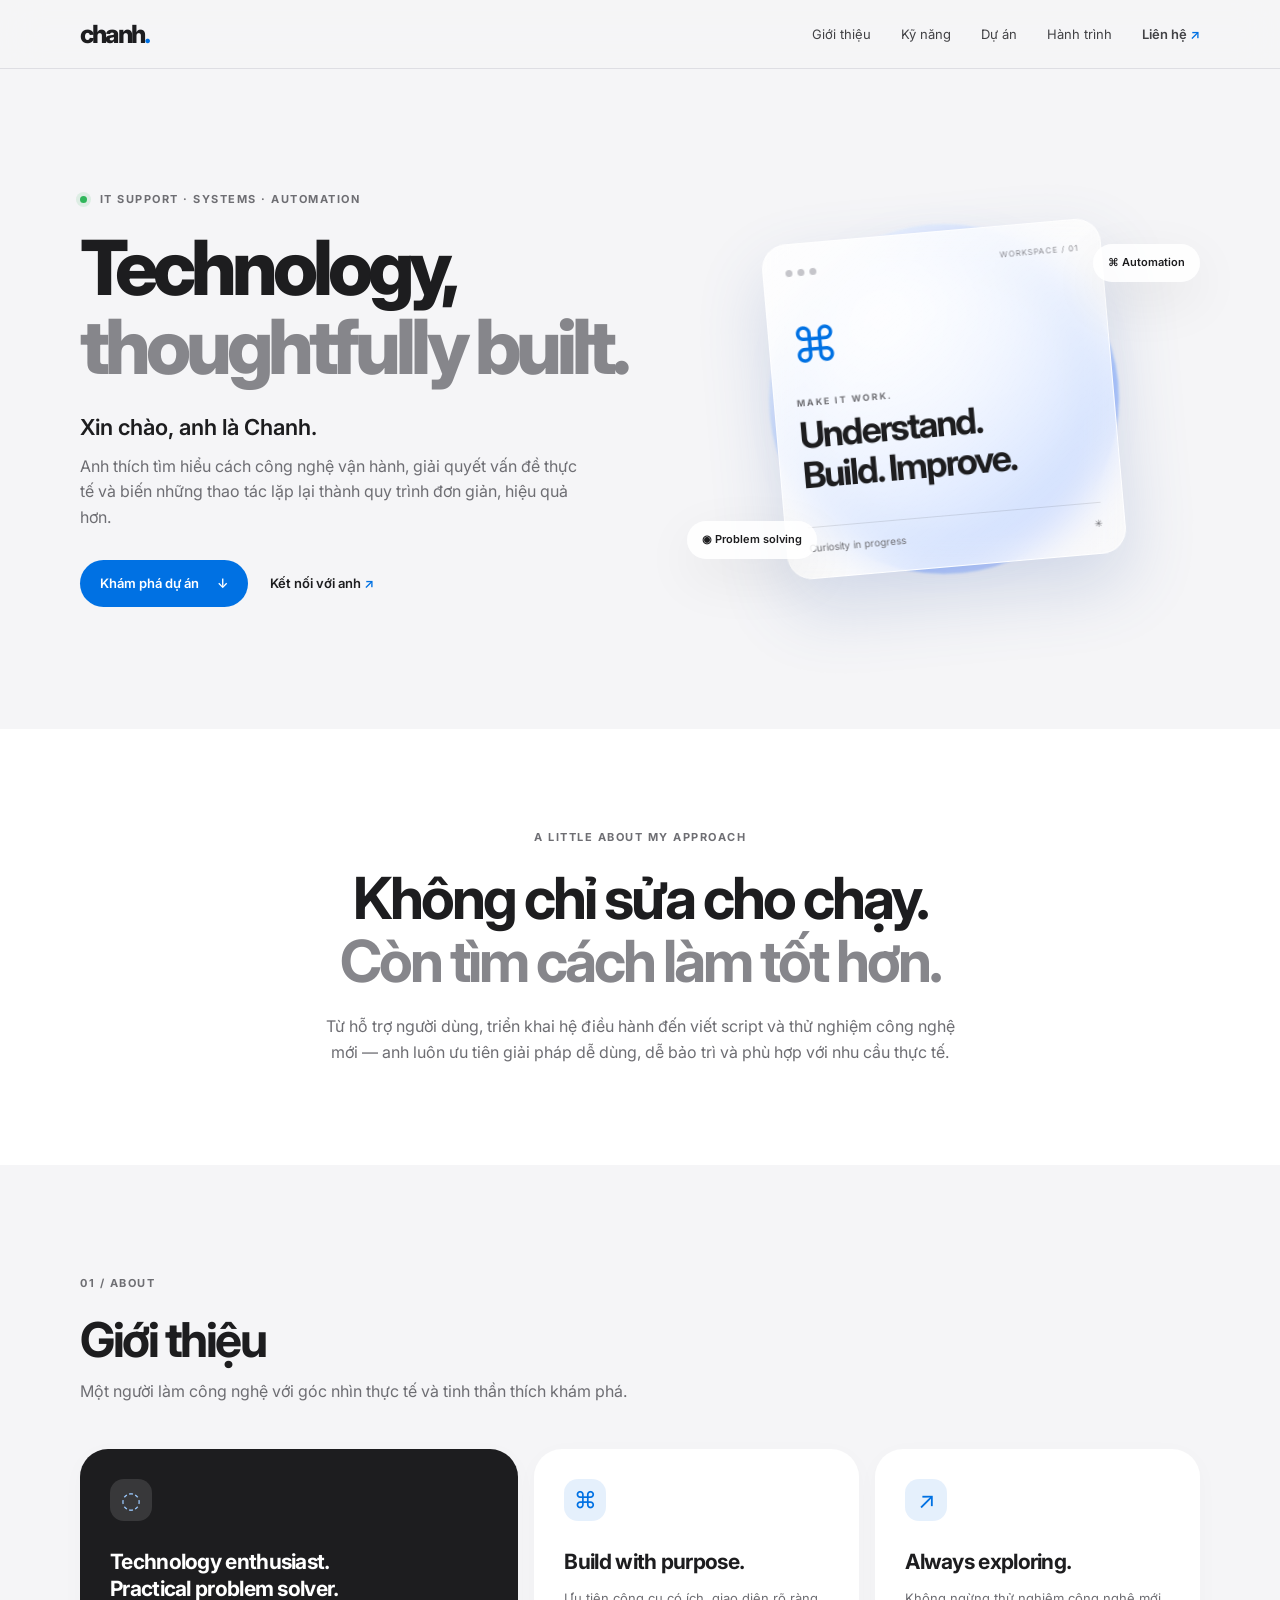
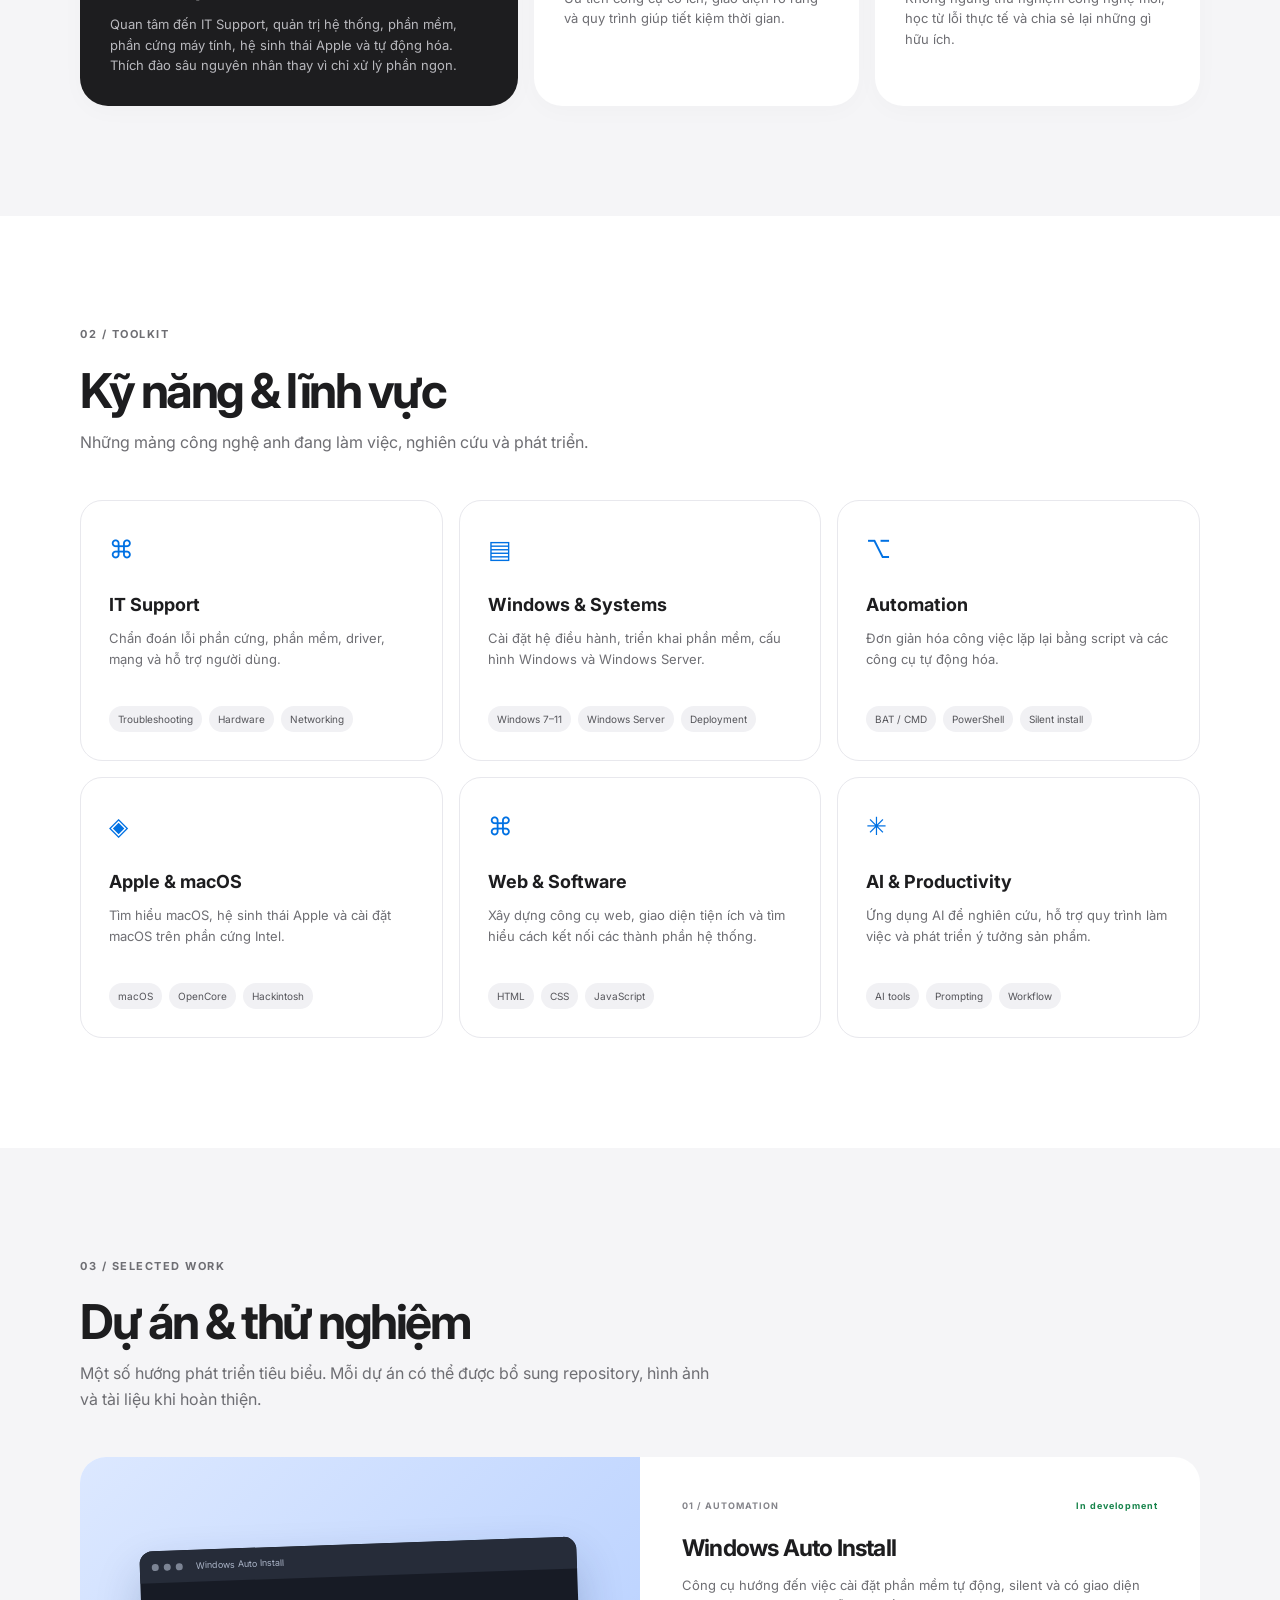
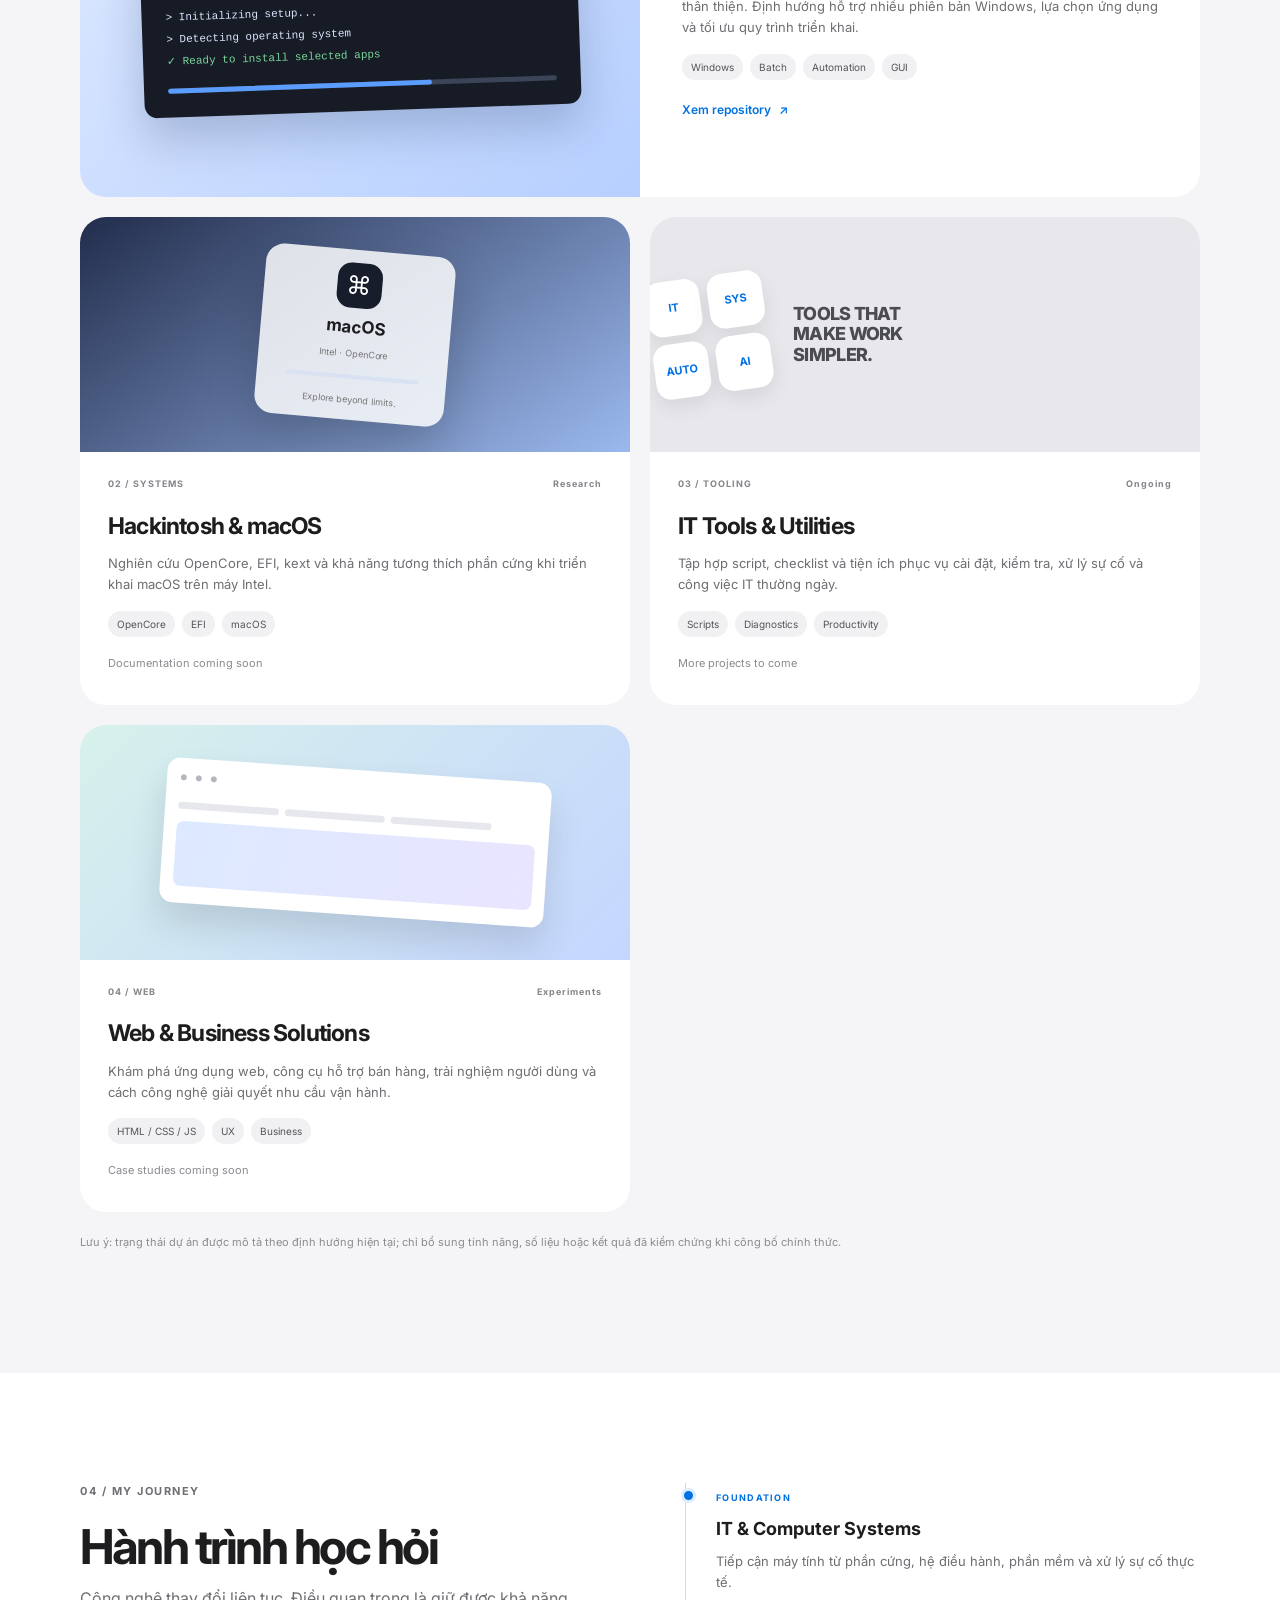
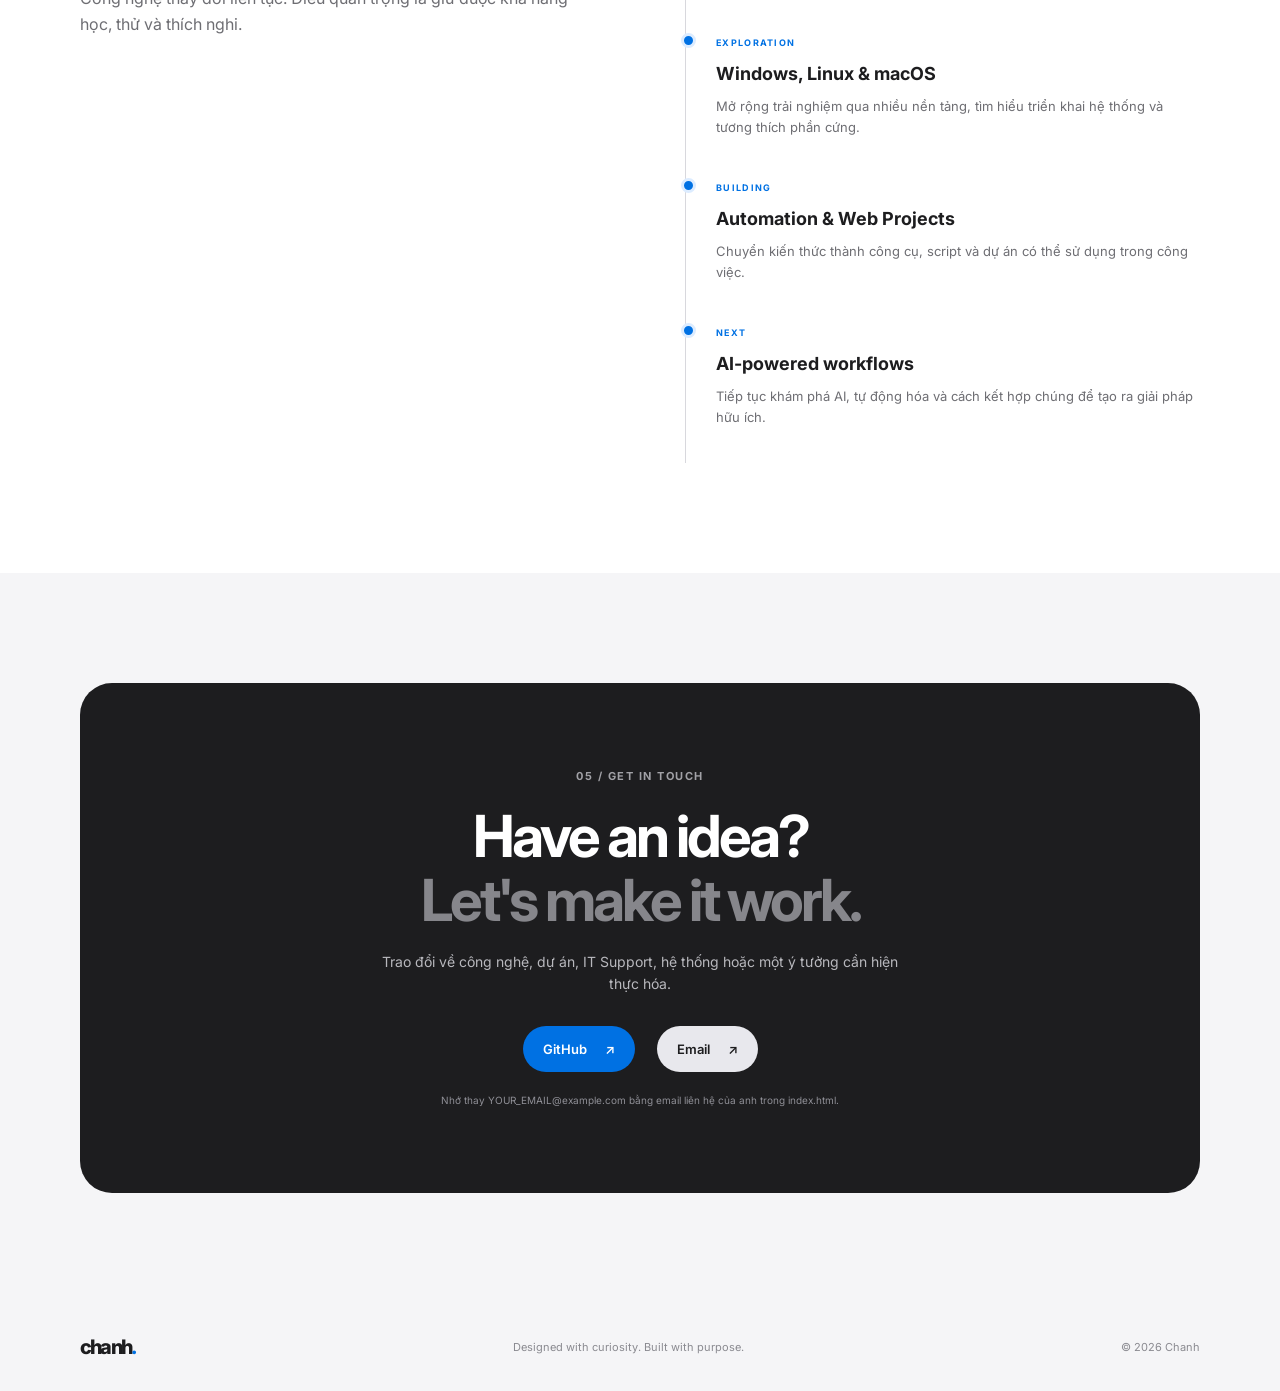
==== index.html @ 5c60fc4e "Add files via upload" ====
<!doctype html>
<html lang="vi">
<head>
  <meta charset="utf-8">
  <meta name="viewport" content="width=device-width, initial-scale=1">
  <meta name="theme-color" content="#f5f5f7">
  <meta name="description" content="Chanh — IT Support, Systems, Automation and Technology Projects.">
  <title>Chanh — Technology, thoughtfully built.</title>
  <link rel="preconnect" href="https://fonts.googleapis.com">
  <link rel="preconnect" href="https://fonts.gstatic.com" crossorigin>
  <link href="https://fonts.googleapis.com/css2?family=Inter:wght@400;500;600;700;800&display=swap" rel="stylesheet">
  <link rel="stylesheet" href="style.css">
</head>
<body>
  <header class="site-header">
    <nav class="nav wrap" aria-label="Main navigation">
      <a class="brand" href="#home" aria-label="Chanh home">chanh<span>.</span></a>
      <button class="menu-toggle" aria-label="Mở menu" aria-expanded="false">☰</button>
      <div class="nav-links">
        <a href="#about">Giới thiệu</a>
        <a href="#skills">Kỹ năng</a>
        <a href="#projects">Dự án</a>
        <a href="#journey">Hành trình</a>
        <a class="nav-contact" href="#contact">Liên hệ <span>↗</span></a>
      </div>
    </nav>
  </header>

  <main>
    <section class="hero wrap" id="home">
      <div class="hero-copy reveal">
        <p class="eyebrow"><span class="status-dot"></span> IT SUPPORT · SYSTEMS · AUTOMATION</p>
        <h1>Technology,<br><span>thoughtfully built.</span></h1>
        <p class="hero-lead">Xin chào, anh là Chanh.</p>
        <p class="hero-text">Anh thích tìm hiểu cách công nghệ vận hành, giải quyết vấn đề thực tế và biến những thao tác lặp lại thành quy trình đơn giản, hiệu quả hơn.</p>
        <div class="hero-actions">
          <a class="button primary" href="#projects">Khám phá dự án <span>↓</span></a>
          <a class="text-link" href="#contact">Kết nối với anh <span>↗</span></a>
        </div>
      </div>
      <div class="hero-art reveal" aria-label="Abstract technology illustration">
        <div class="orb orb-one"></div><div class="orb orb-two"></div>
        <div class="glass-card">
          <div class="glass-top"><span></span><span></span><span></span><small>WORKSPACE / 01</small></div>
          <div class="chip-icon">⌘</div>
          <p class="glass-label">MAKE IT WORK.</p>
          <h2>Understand.<br>Build. Improve.</h2>
          <div class="glass-bottom"><span>Curiosity in progress</span><span>✳</span></div>
        </div>
        <div class="floating-tag tag-top">⌘ Automation</div>
        <div class="floating-tag tag-bottom">◉ Problem solving</div>
      </div>
    </section>

    <section class="intro-band">
      <div class="wrap intro-inner reveal">
        <p class="eyebrow">A LITTLE ABOUT MY APPROACH</p>
        <h2>Không chỉ sửa cho chạy.<br><span>Còn tìm cách làm tốt hơn.</span></h2>
        <p>Từ hỗ trợ người dùng, triển khai hệ điều hành đến viết script và thử nghiệm công nghệ mới — anh luôn ưu tiên giải pháp dễ dùng, dễ bảo trì và phù hợp với nhu cầu thực tế.</p>
      </div>
    </section>

    <section class="section wrap" id="about">
      <div class="section-heading reveal">
        <p class="eyebrow">01 / ABOUT</p>
        <h2>Giới thiệu</h2>
        <p class="section-subtitle">Một người làm công nghệ với góc nhìn thực tế và tinh thần thích khám phá.</p>
      </div>
      <div class="about-grid">
        <article class="about-card large-card reveal">
          <span class="card-symbol">◌</span>
          <h3>Technology enthusiast.<br>Practical problem solver.</h3>
          <p>Quan tâm đến IT Support, quản trị hệ thống, phần mềm, phần cứng máy tính, hệ sinh thái Apple và tự động hóa. Thích đào sâu nguyên nhân thay vì chỉ xử lý phần ngọn.</p>
        </article>
        <article class="about-card reveal">
          <span class="card-symbol">⌘</span>
          <h3>Build with purpose.</h3>
          <p>Ưu tiên công cụ có ích, giao diện rõ ràng và quy trình giúp tiết kiệm thời gian.</p>
        </article>
        <article class="about-card reveal">
          <span class="card-symbol">↗</span>
          <h3>Always exploring.</h3>
          <p>Không ngừng thử nghiệm công nghệ mới, học từ lỗi thực tế và chia sẻ lại những gì hữu ích.</p>
        </article>
      </div>
    </section>

    <section class="section skills-section" id="skills">
      <div class="wrap">
        <div class="section-heading reveal">
          <p class="eyebrow">02 / TOOLKIT</p>
          <h2>Kỹ năng & lĩnh vực</h2>
          <p class="section-subtitle">Những mảng công nghệ anh đang làm việc, nghiên cứu và phát triển.</p>
        </div>
        <div class="skill-grid">
          <article class="skill-card reveal"><div class="skill-icon">⌘</div><h3>IT Support</h3><p>Chẩn đoán lỗi phần cứng, phần mềm, driver, mạng và hỗ trợ người dùng.</p><div class="tags"><span>Troubleshooting</span><span>Hardware</span><span>Networking</span></div></article>
          <article class="skill-card reveal"><div class="skill-icon">▤</div><h3>Windows & Systems</h3><p>Cài đặt hệ điều hành, triển khai phần mềm, cấu hình Windows và Windows Server.</p><div class="tags"><span>Windows 7–11</span><span>Windows Server</span><span>Deployment</span></div></article>
          <article class="skill-card reveal"><div class="skill-icon">⌥</div><h3>Automation</h3><p>Đơn giản hóa công việc lặp lại bằng script và các công cụ tự động hóa.</p><div class="tags"><span>BAT / CMD</span><span>PowerShell</span><span>Silent install</span></div></article>
          <article class="skill-card reveal"><div class="skill-icon">◈</div><h3>Apple & macOS</h3><p>Tìm hiểu macOS, hệ sinh thái Apple và cài đặt macOS trên phần cứng Intel.</p><div class="tags"><span>macOS</span><span>OpenCore</span><span>Hackintosh</span></div></article>
          <article class="skill-card reveal"><div class="skill-icon">⌘</div><h3>Web & Software</h3><p>Xây dựng công cụ web, giao diện tiện ích và tìm hiểu cách kết nối các thành phần hệ thống.</p><div class="tags"><span>HTML</span><span>CSS</span><span>JavaScript</span></div></article>
          <article class="skill-card reveal"><div class="skill-icon">✳</div><h3>AI & Productivity</h3><p>Ứng dụng AI để nghiên cứu, hỗ trợ quy trình làm việc và phát triển ý tưởng sản phẩm.</p><div class="tags"><span>AI tools</span><span>Prompting</span><span>Workflow</span></div></article>
        </div>
      </div>
    </section>

    <section class="section wrap" id="projects">
      <div class="section-heading reveal">
        <p class="eyebrow">03 / SELECTED WORK</p>
        <h2>Dự án & thử nghiệm</h2>
        <p class="section-subtitle">Một số hướng phát triển tiêu biểu. Mỗi dự án có thể được bổ sung repository, hình ảnh và tài liệu khi hoàn thiện.</p>
      </div>
      <div class="project-grid">
        <article class="project-card project-featured reveal">
          <div class="project-visual visual-install"><div class="window"><div class="window-bar"><i></i><i></i><i></i><span>Windows Auto Install</span></div><div class="terminal"><p> &gt; Initializing setup...</p><p> &gt; Detecting operating system</p><p class="success">✓ Ready to install selected apps</p><div class="progress"><span></span></div></div></div></div>
          <div class="project-info"><div class="project-meta"><span>01 / AUTOMATION</span><span class="project-status">In development</span></div><h3>Windows Auto Install</h3><p>Công cụ hướng đến việc cài đặt phần mềm tự động, silent và có giao diện thân thiện. Định hướng hỗ trợ nhiều phiên bản Windows, lựa chọn ứng dụng và tối ưu quy trình triển khai.</p><div class="tags"><span>Windows</span><span>Batch</span><span>Automation</span><span>GUI</span></div><a class="project-link" href="https://github.com/mchanh15224/windows-auto-install-basicapp" target="_blank" rel="noreferrer">Xem repository <span>↗</span></a></div>
        </article>
        <article class="project-card reveal">
          <div class="project-visual visual-macos"><div class="mac-window"><div class="mac-orb">⌘</div><strong>macOS</strong><small>Intel · OpenCore</small><div class="mac-line"></div><small>Explore beyond limits.</small></div></div>
          <div class="project-info"><div class="project-meta"><span>02 / SYSTEMS</span><span>Research</span></div><h3>Hackintosh & macOS</h3><p>Nghiên cứu OpenCore, EFI, kext và khả năng tương thích phần cứng khi triển khai macOS trên máy Intel.</p><div class="tags"><span>OpenCore</span><span>EFI</span><span>macOS</span></div><span class="project-note">Documentation coming soon</span></div>
        </article>
        <article class="project-card reveal">
          <div class="project-visual visual-tools"><div class="tool-stack"><span>IT</span><span>SYS</span><span>AUTO</span><span>AI</span></div><div class="tool-caption">TOOLS THAT<br>MAKE WORK<br>SIMPLER.</div></div>
          <div class="project-info"><div class="project-meta"><span>03 / TOOLING</span><span>Ongoing</span></div><h3>IT Tools & Utilities</h3><p>Tập hợp script, checklist và tiện ích phục vụ cài đặt, kiểm tra, xử lý sự cố và công việc IT thường ngày.</p><div class="tags"><span>Scripts</span><span>Diagnostics</span><span>Productivity</span></div><span class="project-note">More projects to come</span></div>
        </article>
        <article class="project-card reveal">
          <div class="project-visual visual-web"><div class="browser-card"><div class="browser-dots">● ● ●</div><div class="browser-lines"><i></i><i></i><i></i></div><div class="browser-block"></div></div></div>
          <div class="project-info"><div class="project-meta"><span>04 / WEB</span><span>Experiments</span></div><h3>Web & Business Solutions</h3><p>Khám phá ứng dụng web, công cụ hỗ trợ bán hàng, trải nghiệm người dùng và cách công nghệ giải quyết nhu cầu vận hành.</p><div class="tags"><span>HTML / CSS / JS</span><span>UX</span><span>Business</span></div><span class="project-note">Case studies coming soon</span></div>
        </article>
      </div>
      <p class="disclaimer">Lưu ý: trạng thái dự án được mô tả theo định hướng hiện tại; chỉ bổ sung tính năng, số liệu hoặc kết quả đã kiểm chứng khi công bố chính thức.</p>
    </section>

    <section class="section journey-section" id="journey">
      <div class="wrap journey-grid">
        <div class="section-heading reveal"><p class="eyebrow">04 / MY JOURNEY</p><h2>Hành trình học hỏi</h2><p class="section-subtitle">Công nghệ thay đổi liên tục. Điều quan trọng là giữ được khả năng học, thử và thích nghi.</p></div>
        <div class="timeline reveal">
          <div class="timeline-item"><span class="timeline-dot"></span><div><small>FOUNDATION</small><h3>IT & Computer Systems</h3><p>Tiếp cận máy tính từ phần cứng, hệ điều hành, phần mềm và xử lý sự cố thực tế.</p></div></div>
          <div class="timeline-item"><span class="timeline-dot"></span><div><small>EXPLORATION</small><h3>Windows, Linux & macOS</h3><p>Mở rộng trải nghiệm qua nhiều nền tảng, tìm hiểu triển khai hệ thống và tương thích phần cứng.</p></div></div>
          <div class="timeline-item"><span class="timeline-dot"></span><div><small>BUILDING</small><h3>Automation & Web Projects</h3><p>Chuyển kiến thức thành công cụ, script và dự án có thể sử dụng trong công việc.</p></div></div>
          <div class="timeline-item"><span class="timeline-dot"></span><div><small>NEXT</small><h3>AI-powered workflows</h3><p>Tiếp tục khám phá AI, tự động hóa và cách kết hợp chúng để tạo ra giải pháp hữu ích.</p></div></div>
        </div>
      </div>
    </section>

    <section class="section wrap" id="contact">
      <div class="contact-card reveal">
        <p class="eyebrow">05 / GET IN TOUCH</p>
        <h2>Have an idea?<br><span>Let's make it work.</span></h2>
        <p>Trao đổi về công nghệ, dự án, IT Support, hệ thống hoặc một ý tưởng cần hiện thực hóa.</p>
        <div class="contact-actions">
          <a class="button primary" href="https://github.com/mchanh15224" target="_blank" rel="noreferrer">GitHub <span>↗</span></a>
          <a class="button secondary" href="mailto:YOUR_EMAIL@example.com">Email <span>↗</span></a>
        </div>
        <small class="edit-hint">Nhớ thay YOUR_EMAIL@example.com bằng email liên hệ của anh trong index.html.</small>
      </div>
    </section>
  </main>

  <footer class="footer wrap"><a class="brand" href="#home">chanh<span>.</span></a><p>Designed with curiosity. Built with purpose.</p><span>© <span id="year"></span> Chanh</span></footer>
  <script src="script.js"></script>
</body>
</html>
---- style.css ----
@import url('https://fonts.googleapis.com/css2?family=Inter:wght@400;500;600;700;800&display=swap');
:root{--bg:#f5f5f7;--white:#fff;--ink:#1d1d1f;--muted:#6e6e73;--blue:#0071e3;--line:#d2d2d7;--radius:28px;--shadow:0 18px 55px rgba(0,0,0,.07)}
*{box-sizing:border-box}html{scroll-behavior:smooth;scroll-padding-top:90px}body{margin:0;background:var(--bg);color:var(--ink);font-family:Inter,-apple-system,BlinkMacSystemFont,"Segoe UI",sans-serif;line-height:1.6;-webkit-font-smoothing:antialiased}a{color:inherit;text-decoration:none}.wrap{width:min(1120px,calc(100% - 48px));margin-inline:auto}.site-header{position:sticky;top:0;z-index:20;background:rgba(245,245,247,.78);backdrop-filter:blur(20px);border-bottom:1px solid rgba(210,210,215,.65)}.nav{height:68px;display:flex;align-items:center;justify-content:space-between}.brand{font-size:25px;font-weight:800;letter-spacing:-1.8px}.brand span{color:var(--blue)}.nav-links{display:flex;align-items:center;gap:30px;font-size:13px;color:#424245}.nav-links a{transition:color .2s}.nav-links a:hover,.text-link:hover{color:var(--blue)}.nav-contact{font-weight:600}.nav-contact span{color:var(--blue)}.menu-toggle{display:none;border:0;background:none;font-size:22px}.hero{min-height:660px;display:grid;grid-template-columns:1.05fr .95fr;align-items:center;gap:40px;padding-block:90px}.eyebrow{font-size:11px;font-weight:700;letter-spacing:1.5px;color:var(--muted);margin:0 0 20px}.status-dot{display:inline-block;width:7px;height:7px;border-radius:50%;background:#30b65b;margin-right:8px;box-shadow:0 0 0 4px rgba(48,182,91,.12)}h1,h2,h3,p{margin-top:0}h1{font-size:clamp(48px,6vw,76px);line-height:1.04;letter-spacing:-5px;margin-bottom:24px;font-weight:800}h1 span,.intro-inner h2 span,.contact-card h2 span{color:#86868b}.hero-lead{font-size:22px;font-weight:600;margin-bottom:8px}.hero-text{max-width:510px;color:var(--muted);font-size:16px}.hero-actions,.contact-actions{display:flex;align-items:center;gap:22px;margin-top:30px}.button{display:inline-flex;align-items:center;gap:18px;padding:13px 20px;border-radius:999px;font-size:13px;font-weight:600;transition:transform .2s,box-shadow .2s}.button:hover{transform:translateY(-2px);box-shadow:0 8px 20px rgba(0,0,0,.12)}.primary{background:var(--blue);color:white}.secondary{background:#e8e8ed}.text-link{font-size:13px;font-weight:600}.text-link span{color:var(--blue)}.hero-art{min-height:430px;position:relative;display:grid;place-items:center;isolation:isolate}.orb{position:absolute;border-radius:50%;filter:blur(1px);z-index:-1}.orb-one{width:350px;height:350px;background:radial-gradient(circle at 30% 25%,#fff 0,#dce8ff 36%,#a8c5ff 70%,#e5dcff 100%);opacity:.9}.orb-two{width:260px;height:260px;border:1px solid rgba(255,255,255,.8);box-shadow:0 0 70px rgba(89,137,230,.2)}.glass-card{width:min(340px,80%);min-height:320px;padding:22px;border:1px solid rgba(255,255,255,.8);border-radius:25px;background:linear-gradient(145deg,rgba(255,255,255,.82),rgba(255,255,255,.38));box-shadow:0 30px 70px rgba(66,102,170,.2);backdrop-filter:blur(18px);transform:rotate(-5deg)}.glass-top{display:flex;align-items:center;gap:5px;color:#8a8a90}.glass-top>span{width:7px;height:7px;border-radius:50%;background:#c5c5ca}.glass-top small{margin-left:auto;font-size:8px;letter-spacing:1px}.chip-icon{font-size:48px;color:var(--blue);margin-top:28px}.glass-label{font-size:9px;letter-spacing:2px;color:var(--muted);font-weight:700;margin:12px 0 6px}.glass-card h2{font-size:36px;line-height:1.1;letter-spacing:-2px;margin:0}.glass-bottom{display:flex;justify-content:space-between;margin-top:32px;padding-top:12px;border-top:1px solid rgba(0,0,0,.1);font-size:10px;color:var(--muted)}.floating-tag{position:absolute;padding:10px 15px;border-radius:999px;background:rgba(255,255,255,.85);box-shadow:var(--shadow);font-size:11px;font-weight:600}.tag-top{top:60px;right:0}.tag-bottom{bottom:55px;left:0}.intro-band{background:#fff;padding:100px 0;text-align:center}.intro-inner{max-width:790px}.intro-inner h2,.contact-card h2{font-size:clamp(36px,5vw,58px);line-height:1.1;letter-spacing:-3px;margin-bottom:20px}.intro-inner>p:last-child{max-width:650px;margin:0 auto;color:var(--muted);font-size:16px}.section{padding-block:110px}.section-heading{max-width:650px;margin-bottom:45px}.section-heading h2{font-size:clamp(36px,4vw,48px);letter-spacing:-2.5px;line-height:1.12;margin-bottom:12px}.section-subtitle{font-size:16px;color:var(--muted);margin:0}.about-grid{display:grid;grid-template-columns:1.35fr 1fr 1fr;gap:16px}.about-card{background:#fff;border-radius:var(--radius);padding:30px;min-height:240px;box-shadow:0 5px 25px rgba(0,0,0,.025)}.large-card{background:#1d1d1f;color:#fff}.card-symbol{display:inline-grid;place-items:center;width:42px;height:42px;border-radius:14px;background:rgba(0,113,227,.1);color:var(--blue);font-size:23px;margin-bottom:28px}.large-card .card-symbol{background:rgba(255,255,255,.12);color:#9ccaff}.about-card h3{font-size:21px;line-height:1.25;letter-spacing:-.7px;margin-bottom:12px}.about-card p{font-size:13px;color:var(--muted);margin:0}.large-card p{color:#b8b8bd}.skills-section{background:#fff}.skill-grid{display:grid;grid-template-columns:repeat(3,1fr);gap:16px}.skill-card{padding:28px;border:1px solid #e8e8ed;border-radius:22px;transition:transform .25s,box-shadow .25s}.skill-card:hover,.project-card:hover{transform:translateY(-5px);box-shadow:var(--shadow)}.skill-icon{font-size:25px;color:var(--blue);margin-bottom:22px}.skill-card h3{font-size:18px;margin-bottom:8px}.skill-card p,.project-info>p{font-size:13px;color:var(--muted);min-height:62px}.tags{display:flex;flex-wrap:wrap;gap:7px;margin-top:16px}.tags span{font-size:10px;color:#55555a;background:#f1f1f4;padding:5px 9px;border-radius:999px}.project-grid{display:grid;grid-template-columns:1fr 1fr;gap:20px}.project-card{background:#fff;border-radius:26px;overflow:hidden;transition:transform .25s,box-shadow .25s}.project-featured{grid-column:1/-1;display:grid;grid-template-columns:1fr 1fr}.project-visual{min-height:235px;display:grid;place-items:center;overflow:hidden;position:relative}.project-featured .project-visual{min-height:340px}.visual-install{background:linear-gradient(135deg,#dce8ff,#b6cfff)}.window{width:78%;background:#171b25;border-radius:13px;box-shadow:0 22px 45px rgba(20,40,80,.22);overflow:hidden;color:#dbe6ff;transform:rotate(-2deg)}.window-bar{height:32px;background:#262c39;display:flex;align-items:center;gap:5px;padding:0 12px}.window-bar i{width:7px;height:7px;border-radius:50%;background:#7c8494}.window-bar span{font-size:9px;margin-left:8px;color:#aab4c7}.terminal{padding:24px;font:11px/2 monospace}.terminal p{margin:0}.terminal .success{color:#79d69b}.progress{height:5px;background:#3b4558;border-radius:8px;margin-top:16px}.progress span{display:block;width:68%;height:100%;background:#5b9cff;border-radius:8px}.project-info{padding:25px 28px 30px}.project-featured .project-info{padding:42px}.project-meta{display:flex;justify-content:space-between;gap:10px;font-size:9px;font-weight:700;letter-spacing:1px;color:#85858b}.project-status{color:#16834a}.project-info h3{font-size:23px;letter-spacing:-.8px;margin:16px 0 9px}.project-info>p{min-height:0;margin-bottom:0}.project-link{display:inline-flex;gap:8px;color:var(--blue);font-size:12px;font-weight:600;margin-top:20px}.project-note{display:inline-block;color:#8a8a90;font-size:11px;margin-top:18px}.visual-macos{background:linear-gradient(145deg,#222d4c,#9bb9ef)}.mac-window{width:190px;height:170px;border-radius:18px;background:rgba(255,255,255,.83);box-shadow:0 20px 50px rgba(0,0,0,.2);display:flex;flex-direction:column;align-items:center;justify-content:center;gap:6px;transform:rotate(5deg)}.mac-orb{width:45px;height:45px;border-radius:14px;background:#171d2b;color:white;display:grid;place-items:center;font-size:25px}.mac-window strong{font-size:17px}.mac-window small{font-size:9px;color:#777}.mac-line{width:70%;height:4px;background:#d8e2f3;border-radius:5px;margin:8px}.visual-tools{background:#e7e7ec;display:flex;gap:25px}.tool-stack{display:grid;grid-template-columns:repeat(2,55px);gap:8px;transform:rotate(-8deg)}.tool-stack span{height:55px;border-radius:15px;background:#fff;box-shadow:0 8px 20px rgba(0,0,0,.08);display:grid;place-items:center;font-size:11px;font-weight:700;color:var(--blue)}.tool-caption{font-size:18px;line-height:1.15;letter-spacing:-.7px;font-weight:800;color:#4b4b52}.visual-web{background:linear-gradient(135deg,#d7f1eb,#c4d6ff)}.browser-card{width:70%;height:145px;border-radius:13px;background:#fff;box-shadow:0 20px 35px rgba(0,0,0,.12);padding:13px;transform:rotate(4deg)}.browser-dots{font-size:8px;color:#b5b5bd;letter-spacing:3px}.browser-lines{display:flex;gap:6px;margin:18px 0 12px}.browser-lines i{height:7px;width:28%;background:#e7e8ee;border-radius:5px}.browser-block{height:65px;border-radius:7px;background:linear-gradient(100deg,#dce9ff,#e9e5ff)}.disclaimer{font-size:11px;color:#8a8a90;margin-top:22px}.journey-section{background:#fff}.journey-grid{display:grid;grid-template-columns:1fr 1fr;gap:90px}.timeline{border-left:1px solid #d8d8dd;padding-left:30px}.timeline-item{position:relative;padding:0 0 35px}.timeline-dot{position:absolute;width:9px;height:9px;background:var(--blue);border:3px solid #dcecff;border-radius:50%;left:-35px;top:5px;box-sizing:content-box}.timeline-item small{font-size:9px;font-weight:700;letter-spacing:1.3px;color:var(--blue)}.timeline-item h3{font-size:18px;margin:7px 0}.timeline-item p{font-size:13px;color:var(--muted);margin:0}.contact-card{background:#1d1d1f;color:white;border-radius:32px;text-align:center;padding:85px 25px}.contact-card .eyebrow{color:#a1a1a6}.contact-card h2{margin-bottom:18px}.contact-card>p:not(.eyebrow){max-width:520px;margin:0 auto;color:#b8b8bd;font-size:14px}.contact-actions{justify-content:center}.contact-card .secondary{color:#1d1d1f}.edit-hint{display:block;margin-top:20px;color:#8f8f96;font-size:10px}.footer{display:flex;align-items:center;justify-content:space-between;padding-block:28px;color:#8a8a90;font-size:11px}.footer .brand{color:var(--ink);font-size:20px}.footer p{margin:0}.reveal{opacity:0;transform:translateY(18px);transition:opacity .7s ease,transform .7s ease}.reveal.visible{opacity:1;transform:translateY(0)}
@media(max-width:800px){.hero{grid-template-columns:1fr;padding-block:75px;gap:20px}.hero-art{min-height:390px}.about-grid{grid-template-columns:1fr 1fr}.large-card{grid-column:1/-1}.skill-grid{grid-template-columns:1fr 1fr}.journey-grid{grid-template-columns:1fr;gap:35px}.project-featured{grid-template-columns:1fr}.project-featured .project-visual{min-height:270px}.project-featured .project-info{padding:28px}.nav-links{gap:16px}}
@media(max-width:600px){.wrap{width:min(100% - 36px,1120px)}.nav{height:60px}.menu-toggle{display:block}.nav-links{display:none;position:absolute;top:60px;left:0;right:0;background:rgba(250,250,252,.97);padding:18px 24px 24px;flex-direction:column;align-items:flex-start;gap:18px;border-bottom:1px solid var(--line)}.nav-links.open{display:flex}.hero{min-height:0;padding-block:70px 50px}h1{font-size:49px;letter-spacing:-3.5px}.hero-lead{font-size:19px}.hero-text{font-size:14px}.hero-art{min-height:340px}.orb-one{width:270px;height:270px}.orb-two{width:210px;height:210px}.glass-card{min-height:280px}.glass-card h2{font-size:31px}.tag-top{right:0;top:35px}.tag-bottom{bottom:30px}.intro-band{padding:75px 0}.intro-inner h2,.contact-card h2{font-size:37px;letter-spacing:-2px}.intro-inner>p:last-child{font-size:14px}.section{padding-block:75px}.section-heading h2{font-size:36px}.about-grid,.skill-grid,.project-grid{grid-template-columns:1fr}.large-card,.project-featured{grid-column:auto}.about-card{min-height:0}.project-featured{display:block}.project-featured .project-visual{min-height:230px}.project-featured .project-info{padding:25px}.skill-card p{min-height:0}.journey-grid{gap:30px}.contact-card{padding:65px 20px}.footer{flex-wrap:wrap;gap:12px}.footer p{order:3;width:100%}.hero-actions{gap:15px;flex-wrap:wrap}}
@media(prefers-reduced-motion:reduce){html{scroll-behavior:auto}*,*::before,*::after{transition:none!important}.reveal{opacity:1;transform:none}}
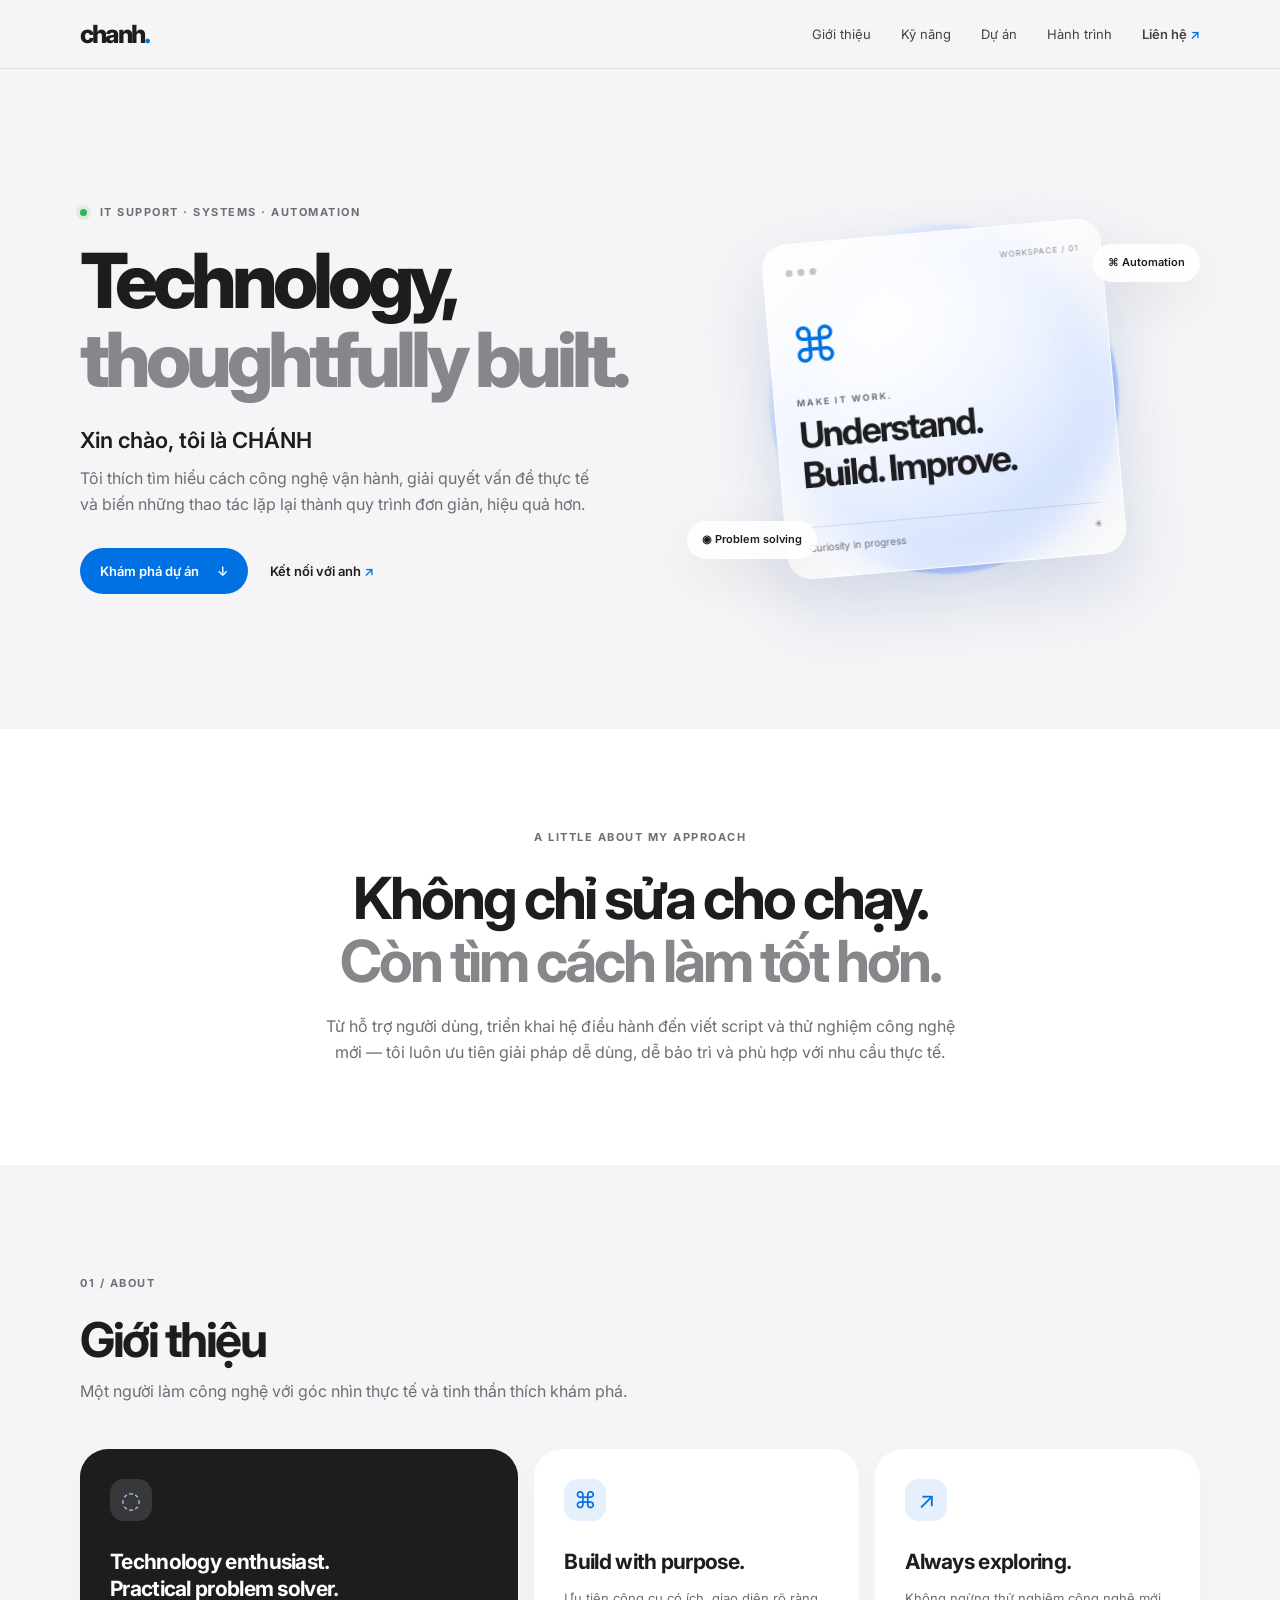
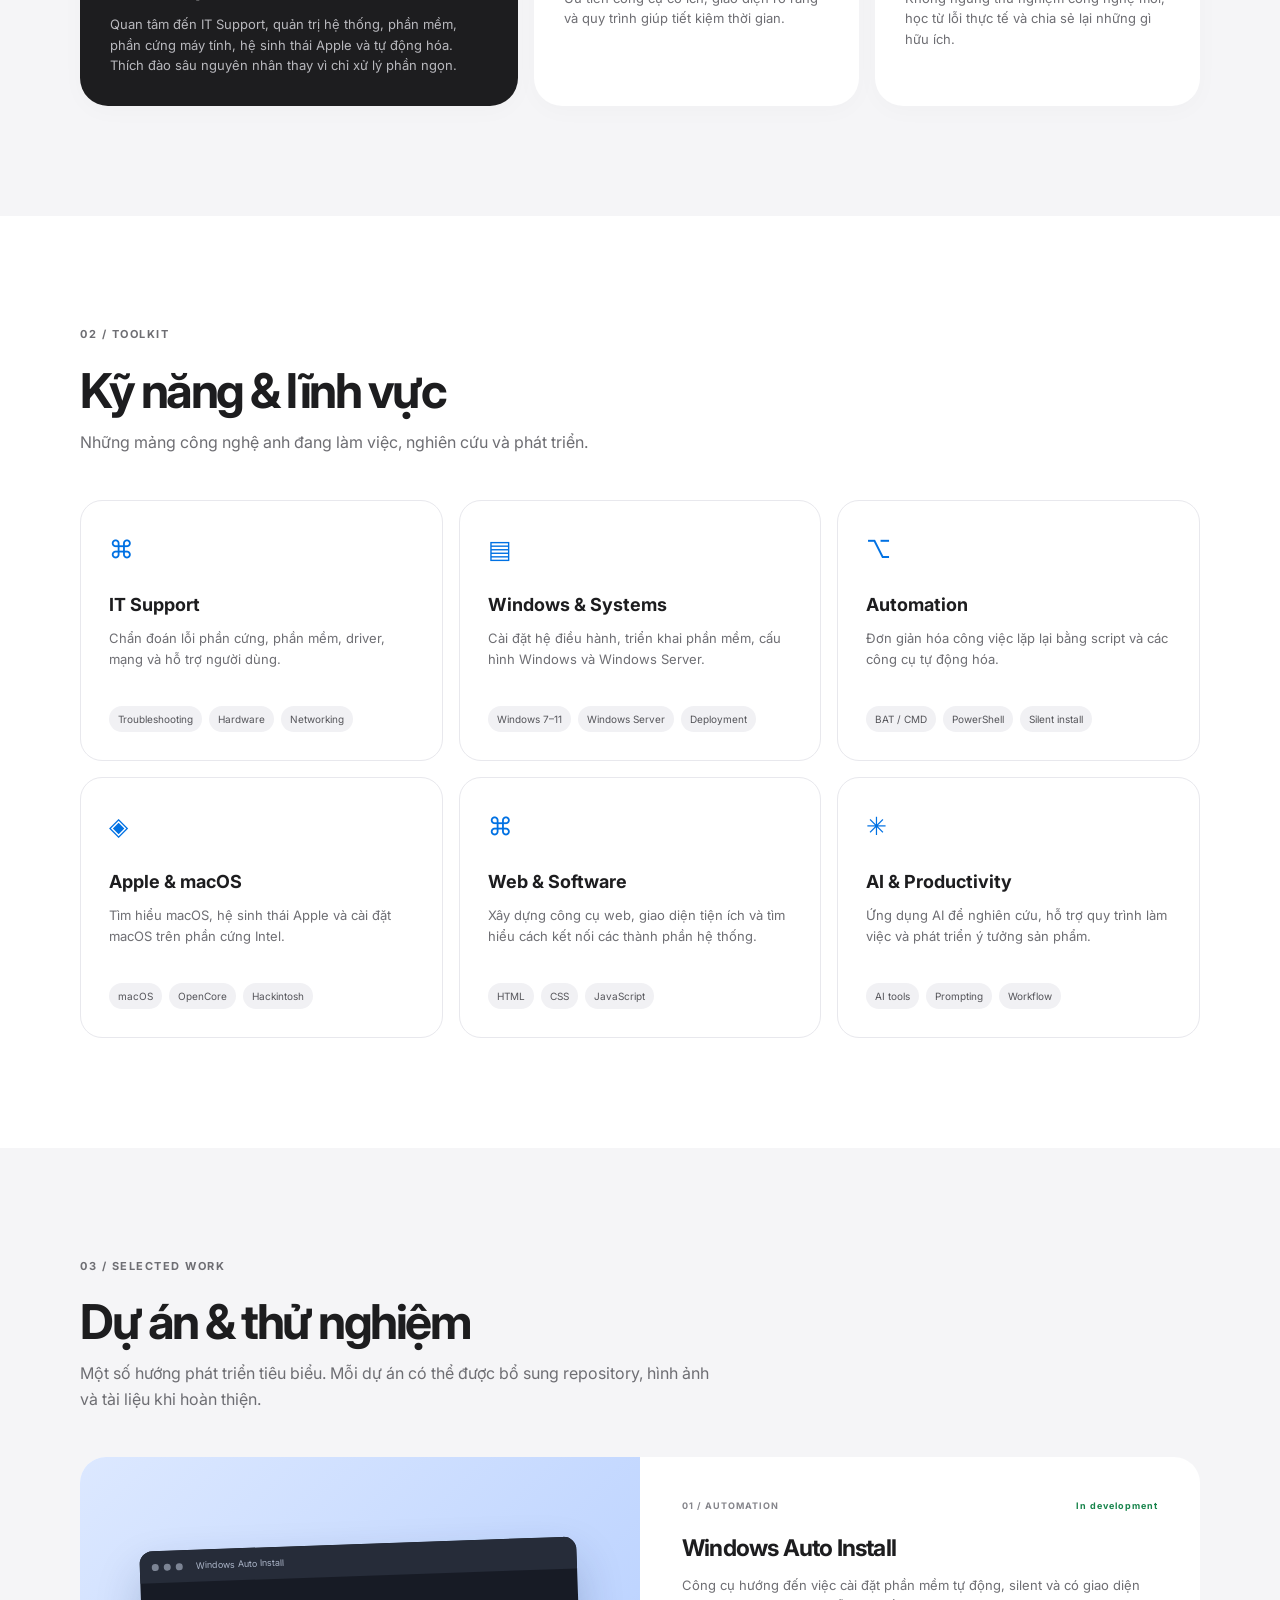
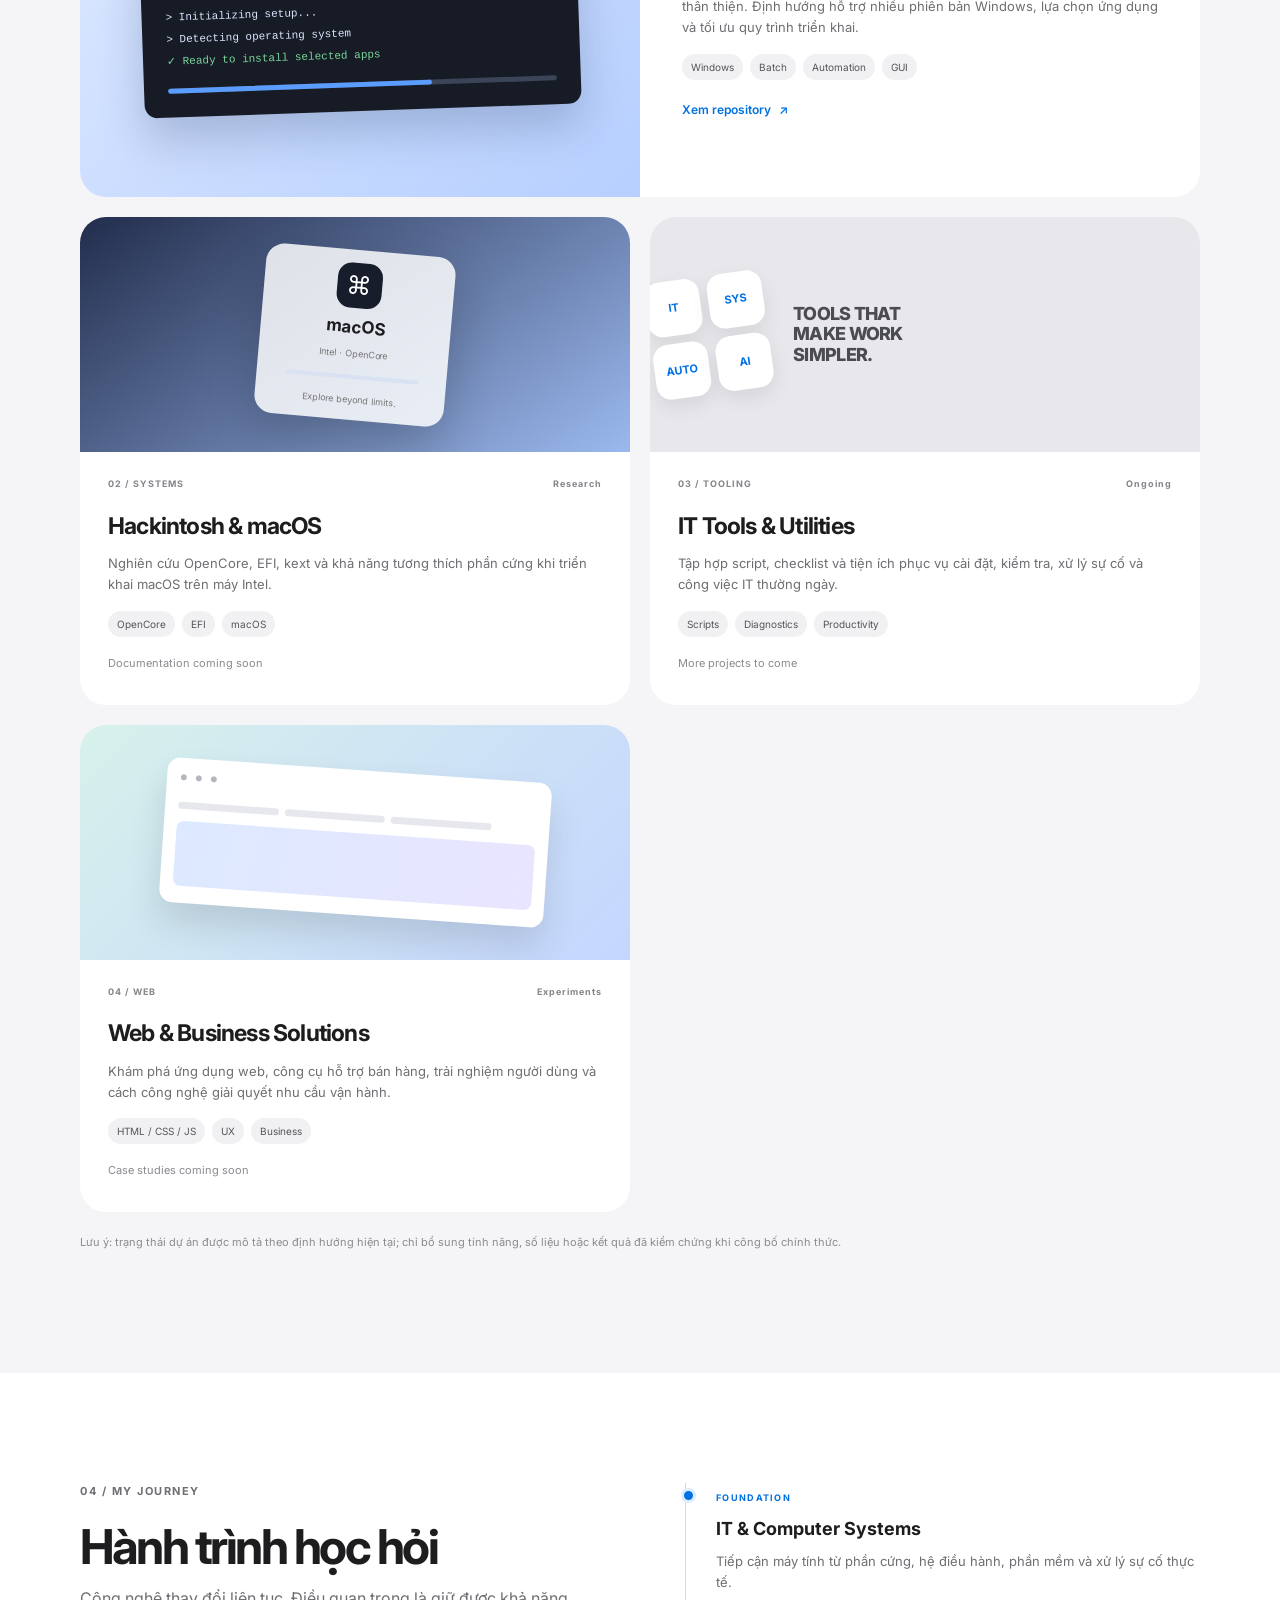
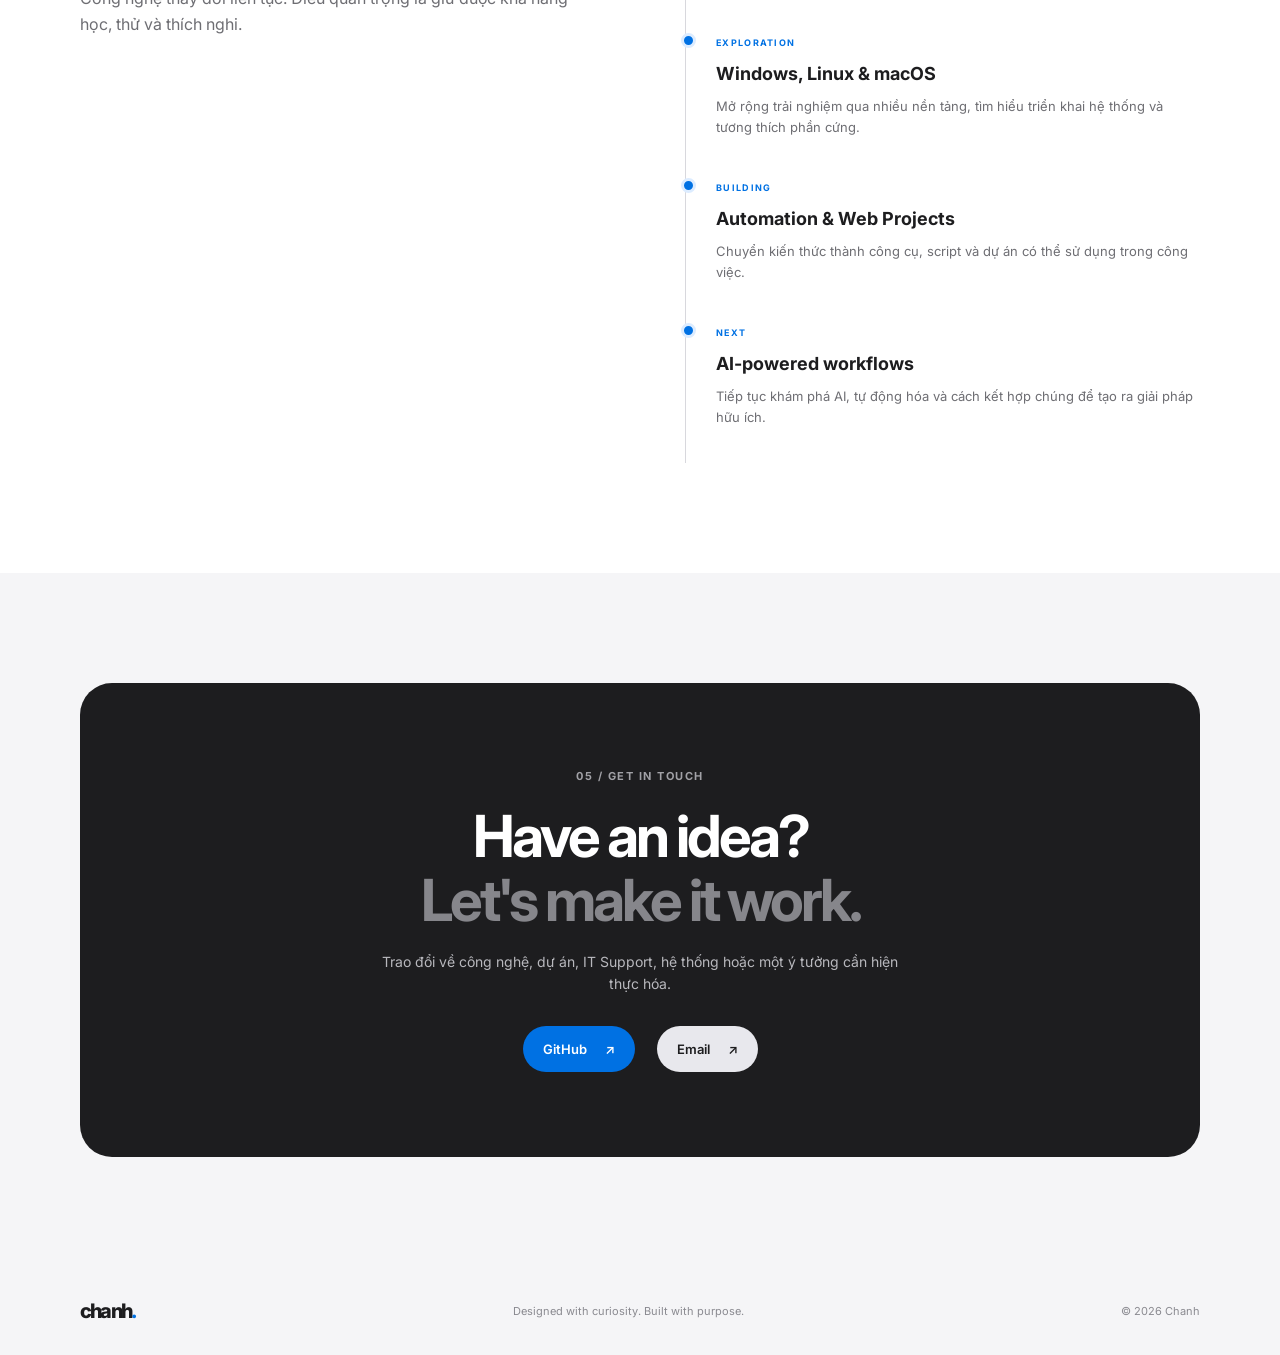
==== commit d06cf41c: "Update index.html" ====
--- a/index.html
+++ b/index.html
@@ -5,6 +5,7 @@
   <meta name="viewport" content="width=device-width, initial-scale=1">
   <meta name="theme-color" content="#f5f5f7">
   <meta name="description" content="Chanh — IT Support, Systems, Automation and Technology Projects.">
+  <meta name="google-site-verification" content="Nm-FgM6Jb0z-I2R2GmfW9tqFEOcpgcGLAz76O2dZB_c" />
   <title>Chanh — Technology, thoughtfully built.</title>
   <link rel="preconnect" href="https://fonts.googleapis.com">
   <link rel="preconnect" href="https://fonts.gstatic.com" crossorigin>
@@ -31,8 +32,8 @@
       <div class="hero-copy reveal">
         <p class="eyebrow"><span class="status-dot"></span> IT SUPPORT · SYSTEMS · AUTOMATION</p>
         <h1>Technology,<br><span>thoughtfully built.</span></h1>
-        <p class="hero-lead">Xin chào, anh là Chanh.</p>
-        <p class="hero-text">Anh thích tìm hiểu cách công nghệ vận hành, giải quyết vấn đề thực tế và biến những thao tác lặp lại thành quy trình đơn giản, hiệu quả hơn.</p>
+        <p class="hero-lead">Xin chào, tôi là CHÁNH</p>
+        <p class="hero-text">Tôi thích tìm hiểu cách công nghệ vận hành, giải quyết vấn đề thực tế và biến những thao tác lặp lại thành quy trình đơn giản, hiệu quả hơn.</p>
         <div class="hero-actions">
           <a class="button primary" href="#projects">Khám phá dự án <span>↓</span></a>
           <a class="text-link" href="#contact">Kết nối với anh <span>↗</span></a>
@@ -56,7 +57,7 @@
       <div class="wrap intro-inner reveal">
         <p class="eyebrow">A LITTLE ABOUT MY APPROACH</p>
         <h2>Không chỉ sửa cho chạy.<br><span>Còn tìm cách làm tốt hơn.</span></h2>
-        <p>Từ hỗ trợ người dùng, triển khai hệ điều hành đến viết script và thử nghiệm công nghệ mới — anh luôn ưu tiên giải pháp dễ dùng, dễ bảo trì và phù hợp với nhu cầu thực tế.</p>
+        <p>Từ hỗ trợ người dùng, triển khai hệ điều hành đến viết script và thử nghiệm công nghệ mới — tôi luôn ưu tiên giải pháp dễ dùng, dễ bảo trì và phù hợp với nhu cầu thực tế.</p>
       </div>
     </section>
 
@@ -149,9 +150,8 @@
         <p>Trao đổi về công nghệ, dự án, IT Support, hệ thống hoặc một ý tưởng cần hiện thực hóa.</p>
         <div class="contact-actions">
           <a class="button primary" href="https://github.com/mchanh15224" target="_blank" rel="noreferrer">GitHub <span>↗</span></a>
-          <a class="button secondary" href="mailto:YOUR_EMAIL@example.com">Email <span>↗</span></a>
+          <a class="button secondary" href="mailto:minhchanh1502@gmail.com">Email <span>↗</span></a>
         </div>
-        <small class="edit-hint">Nhớ thay YOUR_EMAIL@example.com bằng email liên hệ của anh trong index.html.</small>
       </div>
     </section>
   </main>
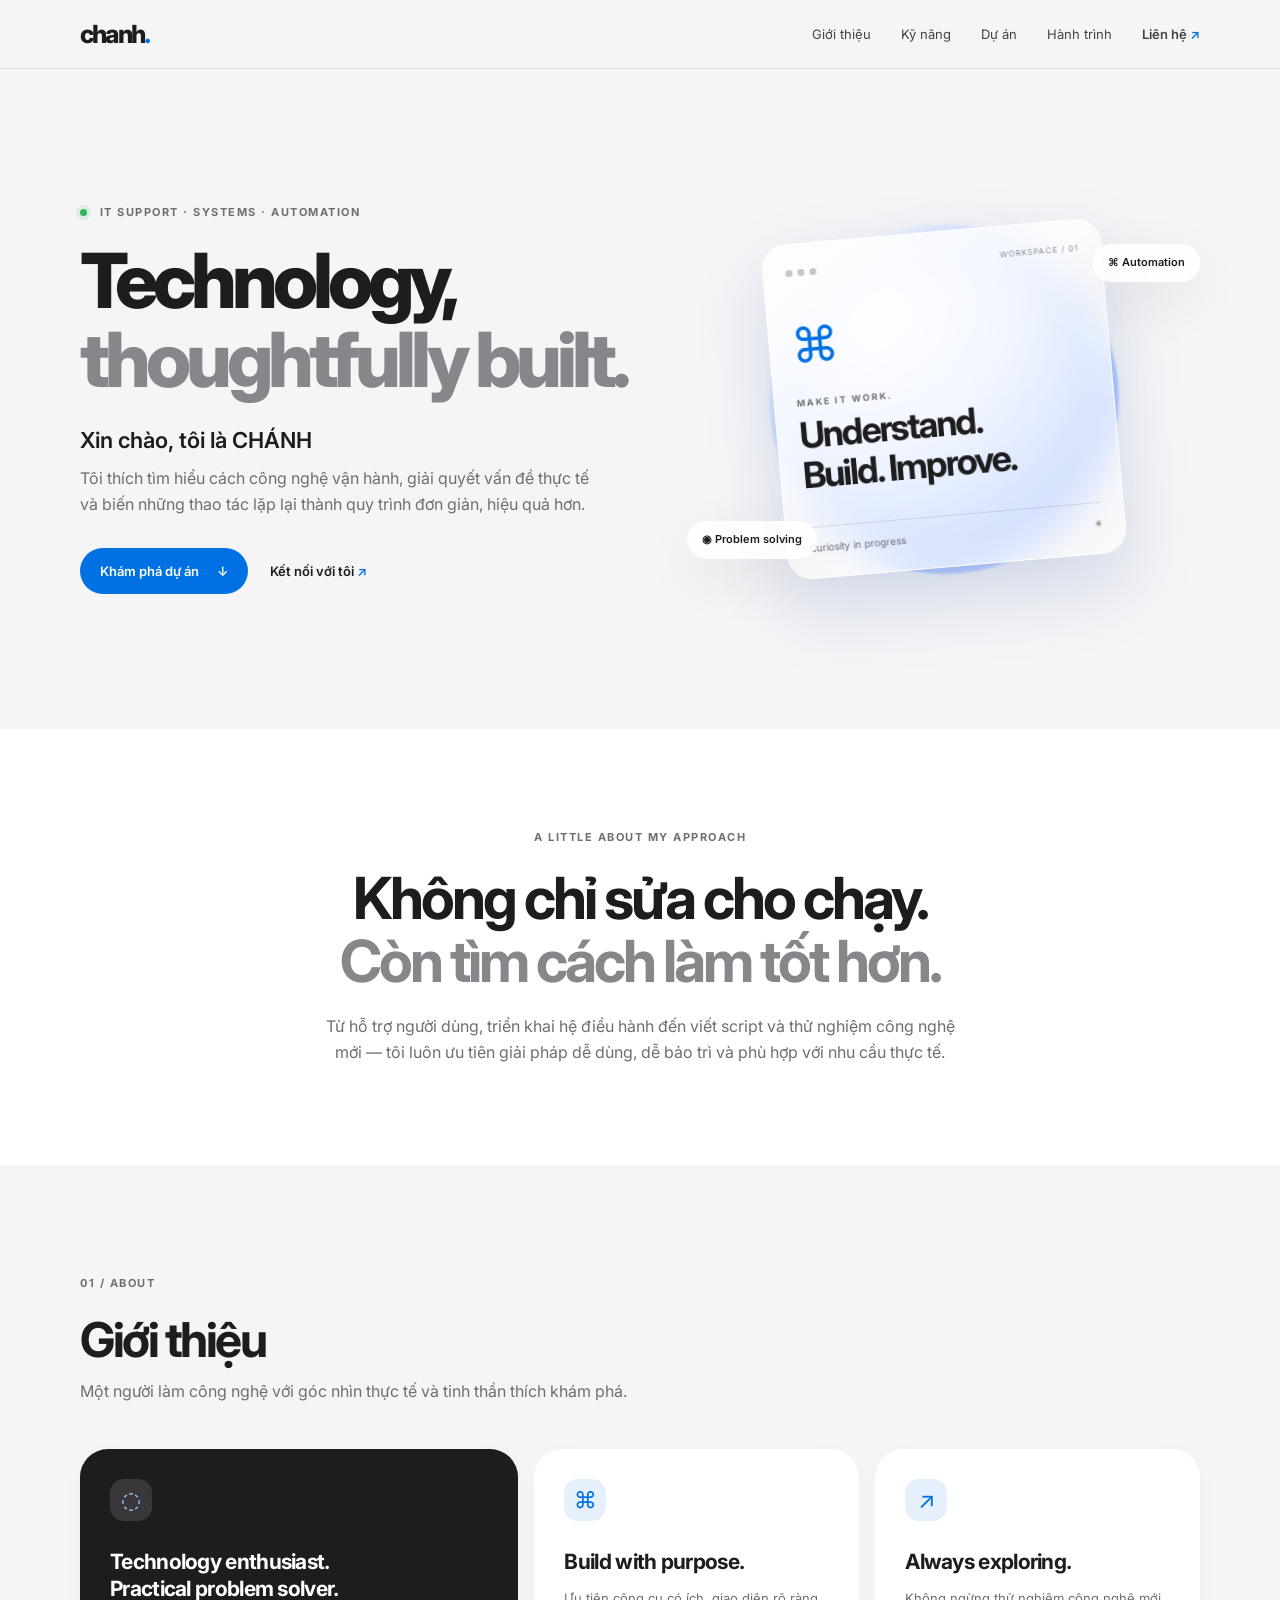
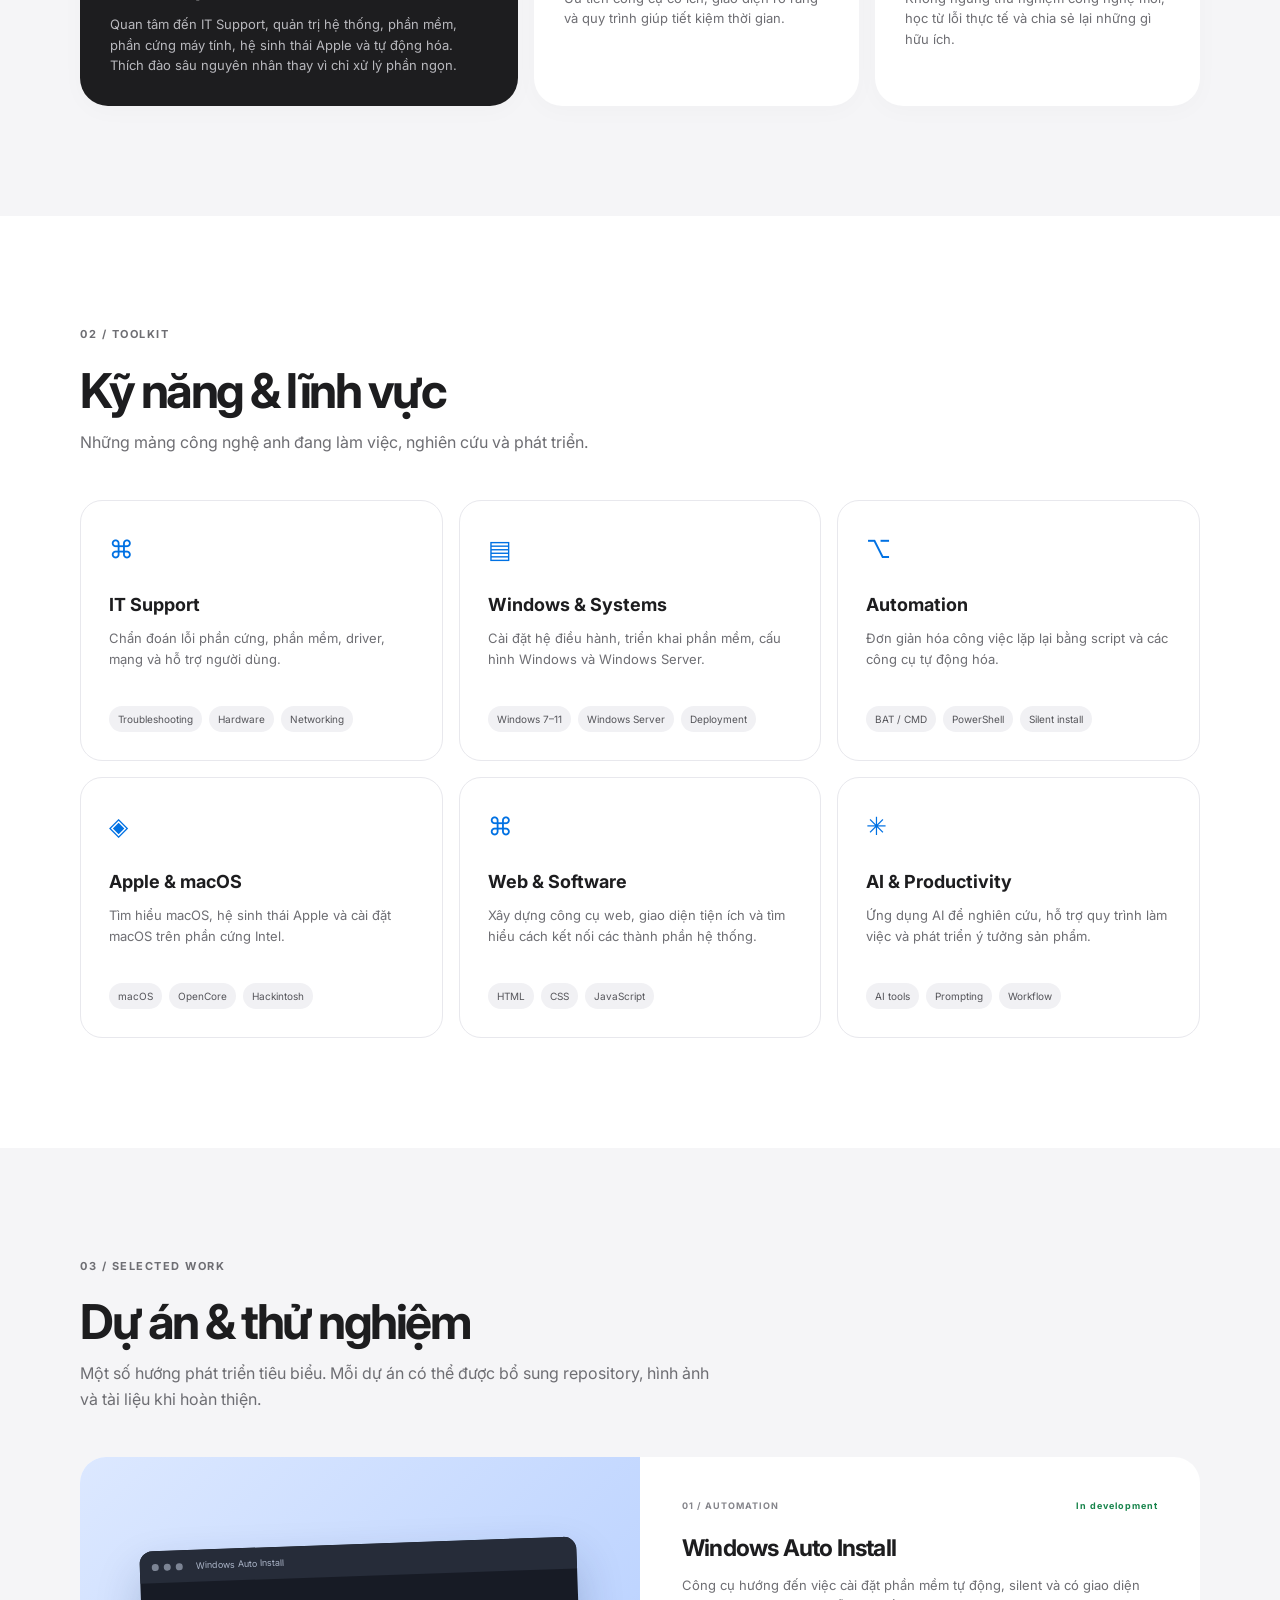
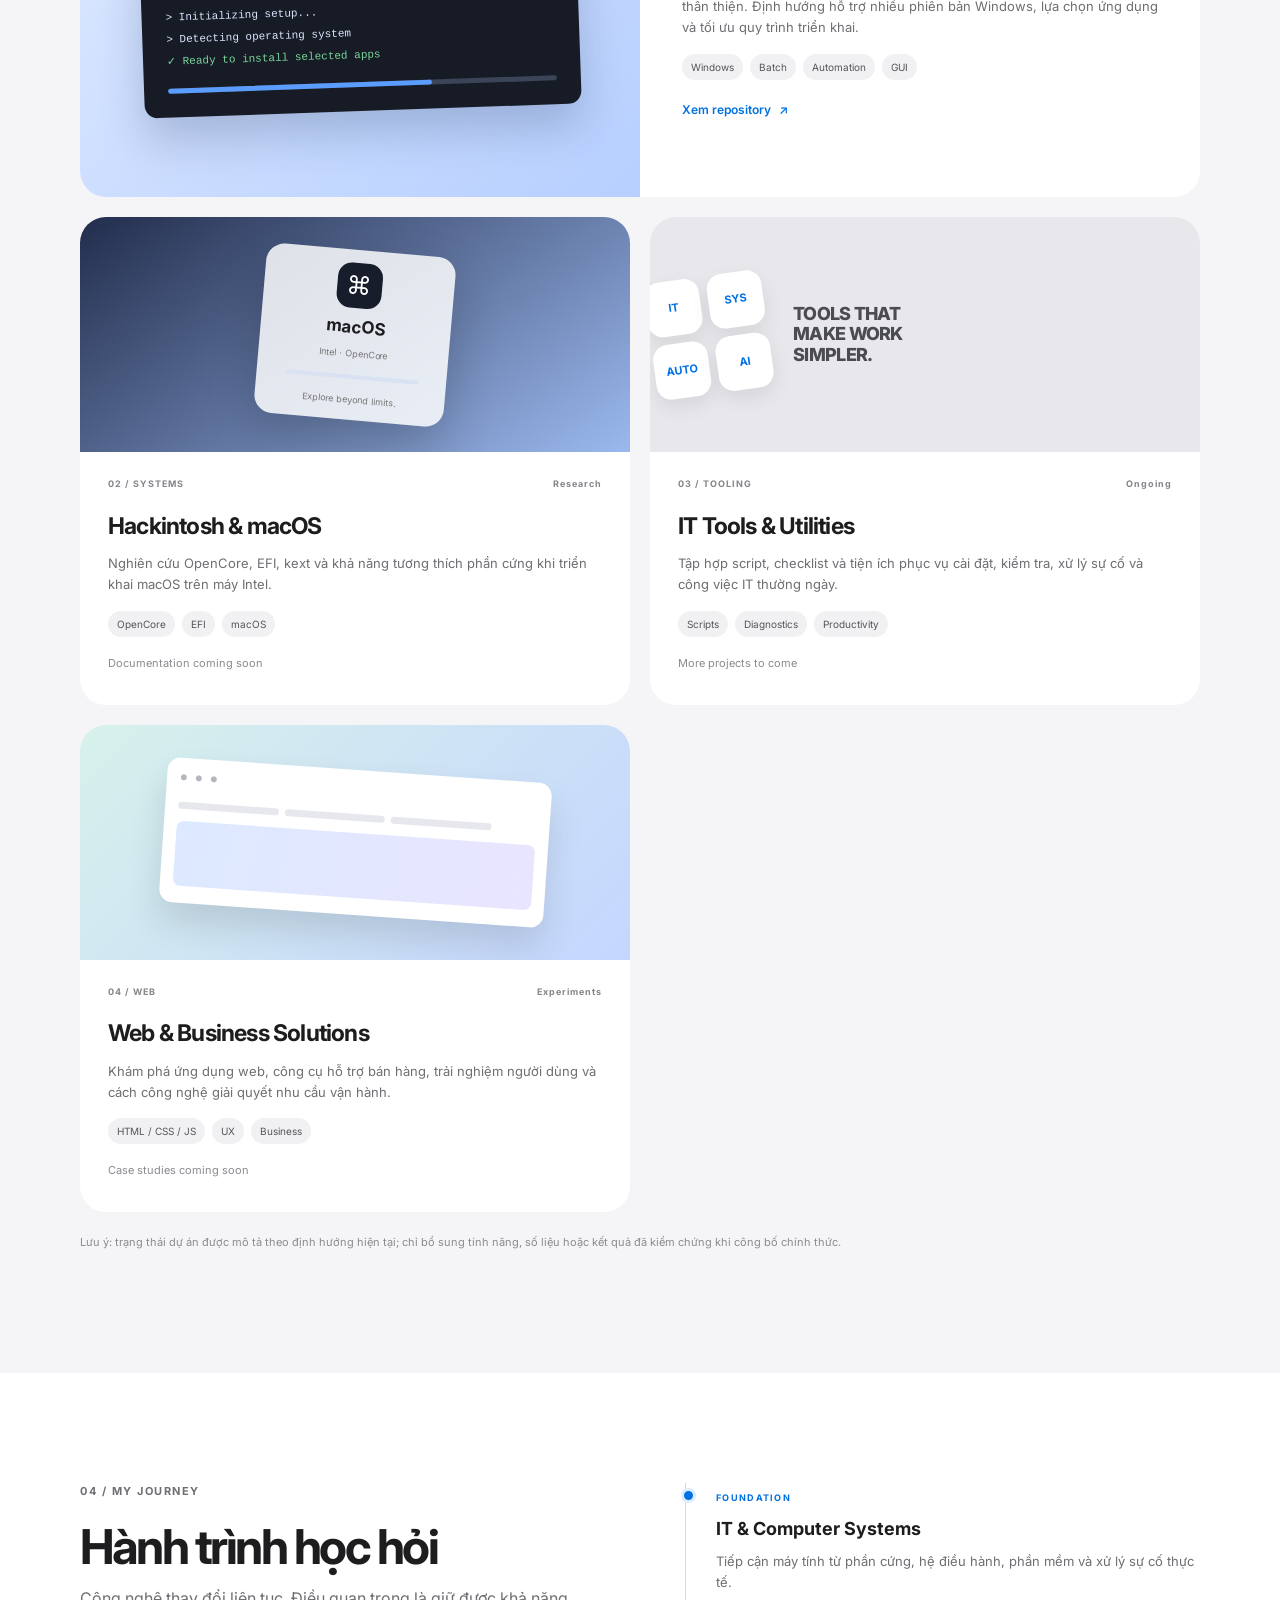
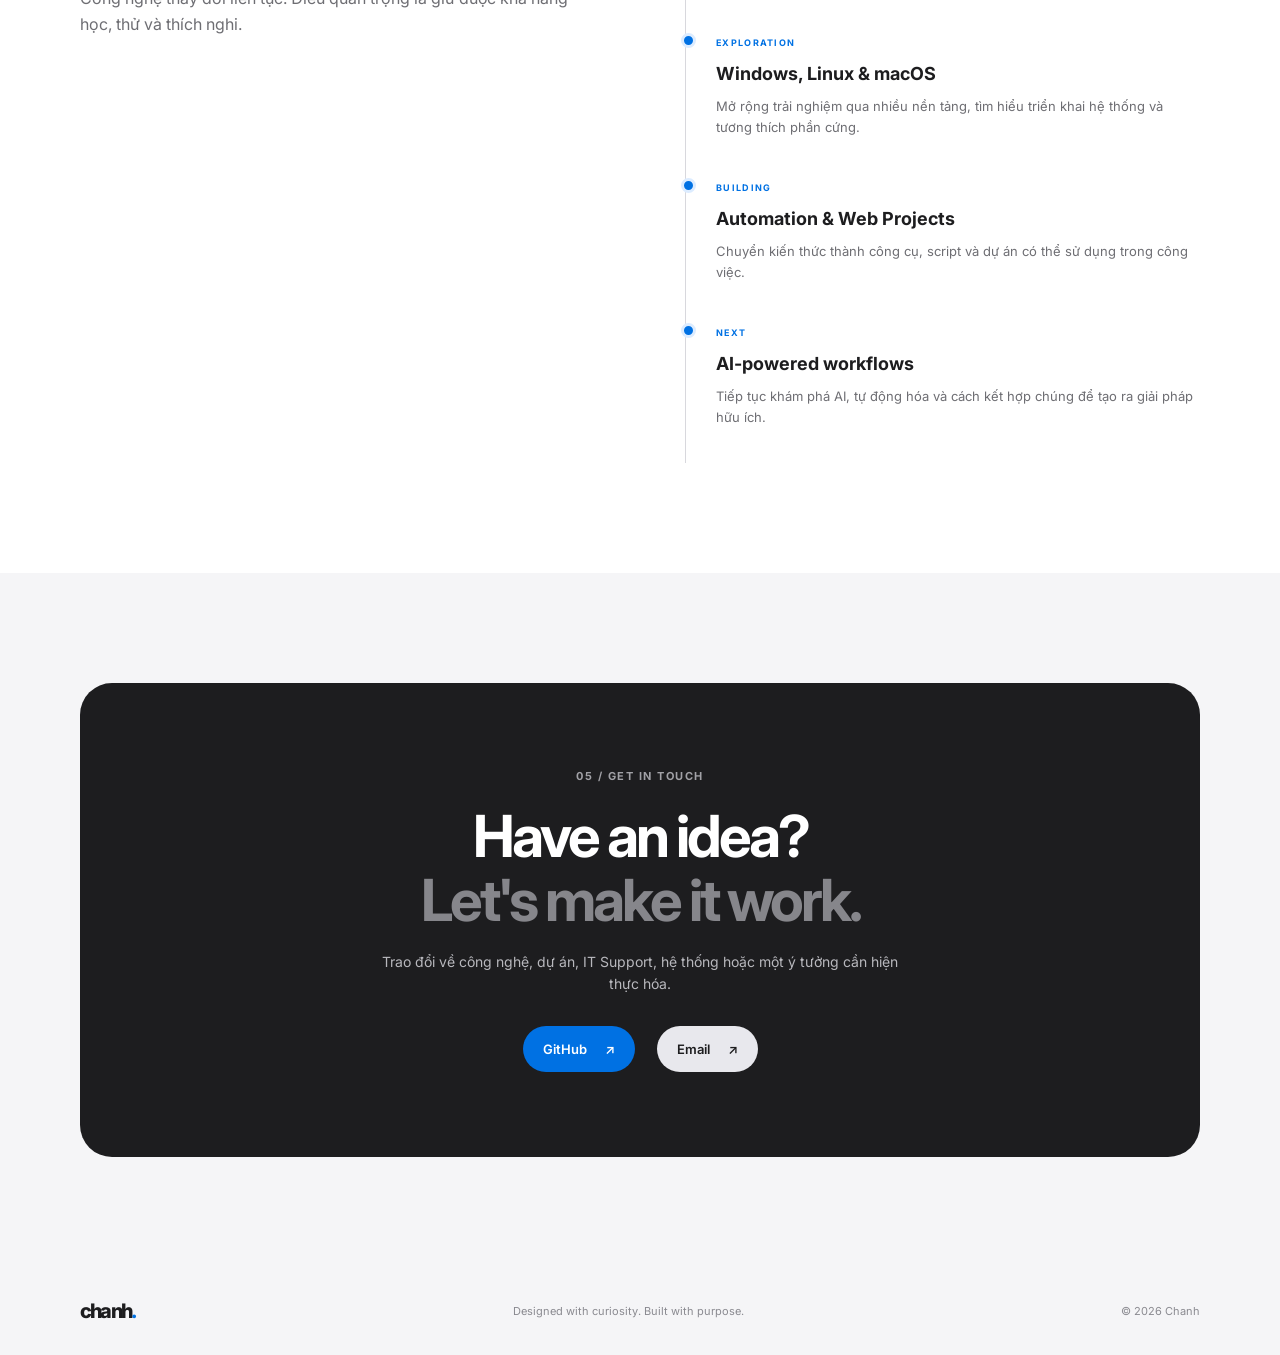
==== commit 79549d24: "Update index.html" ====
--- a/index.html
+++ b/index.html
@@ -36,7 +36,7 @@
         <p class="hero-text">Tôi thích tìm hiểu cách công nghệ vận hành, giải quyết vấn đề thực tế và biến những thao tác lặp lại thành quy trình đơn giản, hiệu quả hơn.</p>
         <div class="hero-actions">
           <a class="button primary" href="#projects">Khám phá dự án <span>↓</span></a>
-          <a class="text-link" href="#contact">Kết nối với anh <span>↗</span></a>
+          <a class="text-link" href="#contact">Kết nối với tôi <span>↗</span></a>
         </div>
       </div>
       <div class="hero-art reveal" aria-label="Abstract technology illustration">
